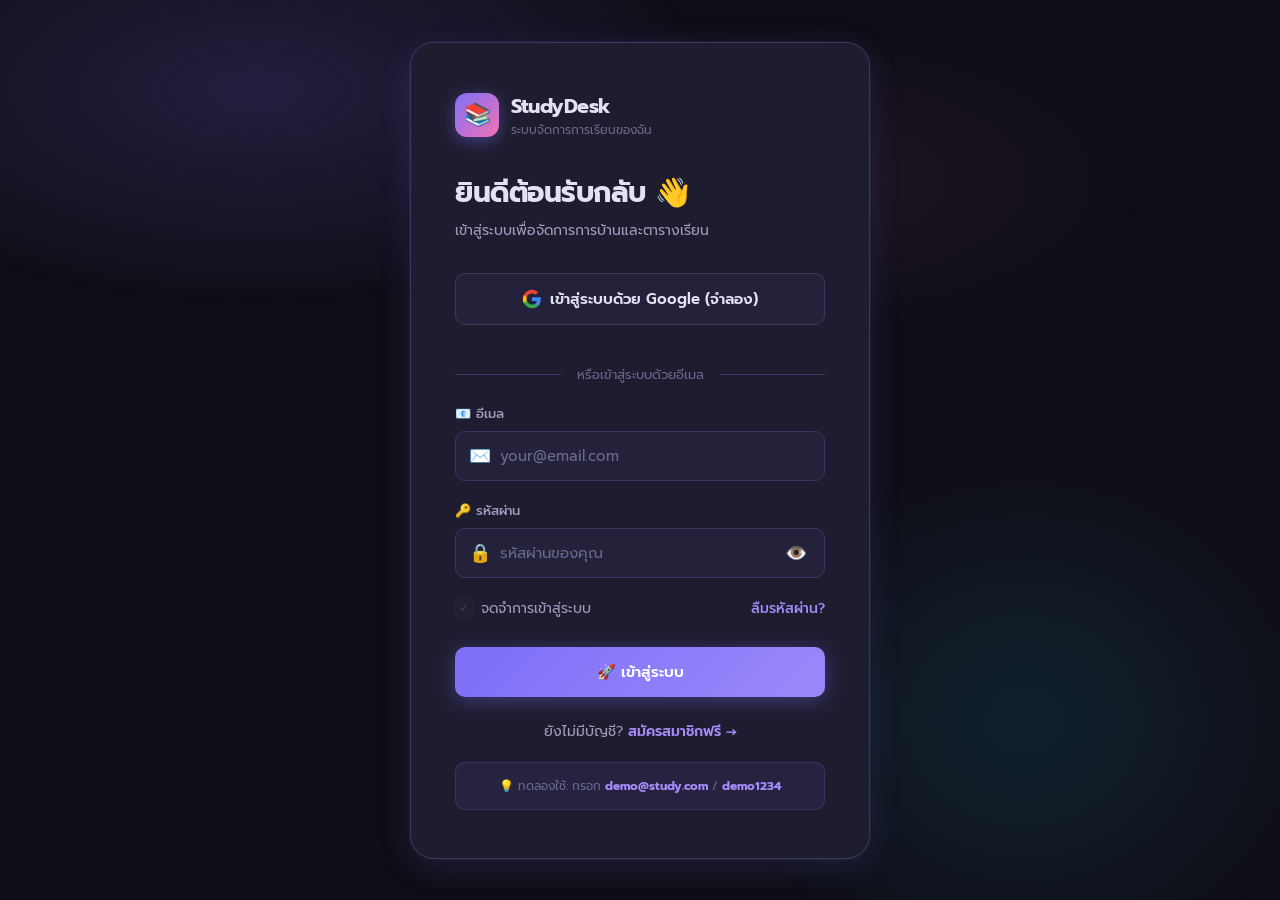
==== dashboard.html @ f7109aa8 "Add files via upload" ====
<!DOCTYPE html>
<html lang="th">
<head>
  <meta charset="UTF-8">
  <meta name="viewport" content="width=device-width, initial-scale=1.0">
  <title>Dashboard — StudyDesk</title>
  <link rel="stylesheet" href="style.css">
</head>
<body>
<div class="bg-mesh"></div>

<!-- ===== SIDEBAR ===== -->
<div class="dash-layout">
<aside class="sidebar" id="sidebar">
  <div class="logo">
    <div class="logo-icon">📚</div>
    <div>
      <div class="logo-text">StudyDesk</div>
      <div class="logo-sub" id="sidebarGrade">ระดับชั้น —</div>
    </div>
  </div>

  <span class="nav-section-title">เมนูหลัก</span>
  <a class="nav-item active" onclick="showSection('home')" href="#">
    <span class="nav-icon">🏠</span> หน้าหลัก
  </a>
  <a class="nav-item" onclick="showSection('homework')" href="#">
    <span class="nav-icon">📝</span> การบ้านทั้งหมด
    <span class="nav-badge" id="hwBadge">0</span>
  </a>
  <a class="nav-item" onclick="showSection('schedule')" href="#">
    <span class="nav-icon">📅</span> ตารางเรียน
  </a>
  <a class="nav-item" onclick="showSection('ai')" href="#">
    <span class="nav-icon">🤖</span> AI ช่วยเรียน
  </a>

  <span class="nav-section-title">บัญชี</span>
  <a class="nav-item" onclick="showSection('profile')" href="#">
    <span class="nav-icon">👤</span> โปรไฟล์
  </a>

  <div class="sidebar-bottom">
    <div class="user-card">
      <div class="user-avatar" id="sidebarAvatar">?</div>
      <div style="flex:1;min-width:0;">
        <div class="user-name" id="sidebarName">กำลังโหลด...</div>
        <div class="user-email" id="sidebarEmail">—</div>
      </div>
      <button class="logout-btn" onclick="logout()" title="ออกจากระบบ">⏻</button>
    </div>
  </div>
</aside>

<!-- ===== MAIN ===== -->
<main class="main-content">

  <!-- ── HOME SECTION ── -->
  <section id="sec-home">
    <div class="page-header">
      <div>
        <div class="page-title">สวัสดี, <span id="userName">นักเรียน</span>! 👋</div>
        <div class="page-date" id="todayDate">—</div>
      </div>
      <button class="add-btn" onclick="openAddHw()">➕ เพิ่มการบ้าน</button>
    </div>

    <!-- Stats -->
    <div class="stats-row">
      <div class="stat-card">
        <div class="stat-label">📝 การบ้านทั้งหมด</div>
        <div class="stat-value" id="statTotal" style="color:var(--accent2)">0</div>
        <div class="stat-sub">รายการ</div>
      </div>
      <div class="stat-card">
        <div class="stat-label">⏳ ยังไม่เสร็จ</div>
        <div class="stat-value" id="statPending" style="color:var(--yellow)">0</div>
        <div class="stat-sub">รายการ</div>
      </div>
      <div class="stat-card">
        <div class="stat-label">✅ เสร็จแล้ว</div>
        <div class="stat-value" id="statDone" style="color:var(--green)">0</div>
        <div class="stat-sub">รายการ</div>
      </div>
      <div class="stat-card">
        <div class="stat-label">🚨 ใกล้ถึงกำหนด</div>
        <div class="stat-value" id="statUrgent" style="color:var(--red)">0</div>
        <div class="stat-sub">ภายใน 2 วัน</div>
      </div>
    </div>

    <!-- Grid -->
    <div class="dash-grid">
      <div class="dash-col">
        <!-- Recent HW -->
        <div class="card">
          <div class="card-title">
            📝 การบ้านล่าสุด
            <button class="add-btn" style="margin-left:auto;font-size:12px;" onclick="openAddHw()">+ เพิ่ม</button>
          </div>
          <div id="recentHwList">
            <div style="text-align:center;padding:32px;color:var(--text3);">
              ยังไม่มีการบ้าน 🎉<br>
              <small>กดปุ่ม + เพิ่มการบ้านเลย!</small>
            </div>
          </div>
        </div>

        <!-- Mini Schedule -->
        <div class="card">
          <div class="card-title">
            📅 ตารางเรียนวันนี้
            <button class="add-btn" style="margin-left:auto;font-size:12px;" onclick="showSection('schedule')">ดูทั้งหมด →</button>
          </div>
          <div id="todaySchedule" style="font-size:13px;color:var(--text2);">
            กำลังโหลด...
          </div>
        </div>
      </div>

      <!-- AI Chat -->
      <div class="card" style="display:flex;flex-direction:column;">
        <div class="card-title">🤖 StudyBot AI</div>
        <div class="ai-chat-box">
          <div class="ai-messages" id="aiMessages">
            <div class="ai-msg">
              <div class="ai-avatar bot">🤖</div>
              <div class="ai-bubble">
                สวัสดีครับ! ฉันคือ StudyBot 📚<br>
                ถามฉันได้เลยเรื่องการบ้าน เนื้อหา หรือเทคนิคการเรียน!
              </div>
            </div>
          </div>
          <div class="ai-input-row">
            <input class="ai-input" id="aiInput" placeholder="ถามอะไรก็ได้..."
                   onkeydown="if(event.key==='Enter')sendAI()">
            <button class="ai-send" onclick="sendAI()">➤</button>
          </div>
        </div>
      </div>
    </div>
  </section>

  <!-- ── HOMEWORK SECTION ── -->
  <section id="sec-homework" style="display:none;">
    <div class="page-header">
      <div>
        <div class="page-title">📝 การบ้าน<span>ทั้งหมด</span></div>
        <div class="page-date">จัดการงานที่ได้รับมอบหมาย</div>
      </div>
      <button class="add-btn" onclick="openAddHw()">➕ เพิ่มการบ้าน</button>
    </div>

    <!-- Filter -->
    <div style="display:flex;gap:12px;margin-bottom:20px;flex-wrap:wrap;">
      <button class="add-btn filter-btn active" data-filter="all" onclick="filterHw('all',this)">📋 ทั้งหมด</button>
      <button class="add-btn filter-btn" data-filter="pending" onclick="filterHw('pending',this)">⏳ ยังไม่เสร็จ</button>
      <button class="add-btn filter-btn" data-filter="done" onclick="filterHw('done',this)">✅ เสร็จแล้ว</button>
      <button class="add-btn filter-btn" data-filter="urgent" onclick="filterHw('urgent',this)">🚨 ด่วน</button>
    </div>

    <div class="card">
      <div id="allHwList">กำลังโหลด...</div>
    </div>
  </section>

  <!-- ── SCHEDULE SECTION ── -->
  <section id="sec-schedule" style="display:none;">
    <div class="page-header">
      <div>
        <div class="page-title">📅 ตาราง<span>เรียน</span></div>
        <div class="page-date">คลิกช่องว่างเพื่อเพิ่มวิชา</div>
      </div>
      <button class="add-btn" onclick="clearSchedule()">🗑️ ล้างตาราง</button>
    </div>
    <div class="card" style="overflow-x:auto;">
      <div id="scheduleGrid" style="min-width:600px;"></div>
    </div>
  </section>

  <!-- ── AI FULL SECTION ── -->
  <section id="sec-ai" style="display:none;">
    <div class="page-header">
      <div>
        <div class="page-title">🤖 AI<span> ช่วยเรียน</span></div>
        <div class="page-date">StudyBot — ผู้ช่วยการเรียนอัจฉริยะ</div>
      </div>
      <button class="add-btn" onclick="clearAIChat()">🗑️ ล้างบทสนทนา</button>
    </div>
    <div class="card" style="max-width:700px;">
      <div style="display:flex;align-items:center;gap:12px;margin-bottom:20px;padding:14px;
                  background:rgba(124,111,247,0.1);border-radius:12px;border:1px solid rgba(124,111,247,0.2);">
        <div style="font-size:32px;">🤖</div>
        <div>
          <div style="font-weight:600;color:var(--accent2);">StudyBot</div>
          <div style="font-size:12px;color:var(--text3);">AI ช่วยอธิบายเนื้อหา • แนะนำการเรียน • ช่วยวางแผน</div>
        </div>
        <div style="margin-left:auto;display:flex;align-items:center;gap:6px;font-size:12px;color:var(--green);">
          <div style="width:8px;height:8px;border-radius:50%;background:var(--green);animation:pulse 2s infinite;"></div>
          ออนไลน์
        </div>
      </div>

      <!-- Suggestion chips -->
      <div style="display:flex;gap:8px;flex-wrap:wrap;margin-bottom:16px;">
        <button class="chip chip-purple" style="cursor:pointer;" onclick="aiSuggest('อธิบายสมการเชิงเส้นให้หน่อยได้ไหม')">📐 คณิตศาสตร์</button>
        <button class="chip chip-cyan" style="cursor:pointer;" onclick="aiSuggest('ช่วยอธิบายการสังเคราะห์แสงแบบง่ายๆ')">🔬 วิทยาศาสตร์</button>
        <button class="chip chip-pink" style="cursor:pointer;" onclick="aiSuggest('วิธีเขียนเรียงความภาษาไทยที่ดี')">📖 ภาษาไทย</button>
        <button class="chip chip-green" style="cursor:pointer;" onclick="aiSuggest('tips การจำศัพท์ภาษาอังกฤษ')">🌍 ภาษาอังกฤษ</button>
        <button class="chip chip-yellow" style="cursor:pointer;" onclick="aiSuggest('วิธีวางแผนการเรียนให้มีประสิทธิภาพ')">📅 วางแผนการเรียน</button>
      </div>

      <div class="ai-messages" id="aiMessagesFullPage" style="max-height:400px;"></div>
      <div class="ai-input-row" style="margin-top:16px;">
        <input class="ai-input" id="aiInputFull" placeholder="พิมพ์คำถาม หรือเลือกหัวข้อด้านบน..."
               onkeydown="if(event.key==='Enter')sendAIFull()">
        <button class="ai-send" onclick="sendAIFull()">➤</button>
      </div>
    </div>
  </section>

  <!-- ── PROFILE SECTION ── -->
  <section id="sec-profile" style="display:none;">
    <div class="page-header">
      <div class="page-title">👤 โปรไฟล์<span>ของฉัน</span></div>
    </div>
    <div class="dash-grid" style="grid-template-columns:1fr 1fr;">
      <div class="card">
        <div class="card-title">ข้อมูลส่วนตัว</div>
        <div style="text-align:center;margin-bottom:24px;">
          <div style="width:80px;height:80px;border-radius:20px;
                      background:linear-gradient(135deg,var(--accent),var(--pink));
                      display:flex;align-items:center;justify-content:center;
                      font-size:36px;font-weight:700;color:white;
                      margin:0 auto 12px;" id="profileAvatar">?</div>
          <div style="font-size:20px;font-weight:700;" id="profileName">—</div>
          <div style="font-size:13px;color:var(--text3);" id="profileGrade">—</div>
        </div>
        <div style="display:flex;flex-direction:column;gap:12px;">
          <div style="display:flex;justify-content:space-between;padding:12px;background:var(--bg3);border-radius:10px;">
            <span style="color:var(--text3);font-size:13px;">📧 อีเมล</span>
            <span style="font-size:13px;" id="profileEmail">—</span>
          </div>
          <div style="display:flex;justify-content:space-between;padding:12px;background:var(--bg3);border-radius:10px;">
            <span style="color:var(--text3);font-size:13px;">📬 Gmail</span>
            <span style="font-size:13px;" id="profileGmail">—</span>
          </div>
          <div style="display:flex;justify-content:space-between;padding:12px;background:var(--bg3);border-radius:10px;">
            <span style="color:var(--text3);font-size:13px;">📅 สมัครเมื่อ</span>
            <span style="font-size:13px;" id="profileJoined">—</span>
          </div>
        </div>
      </div>
      <div class="card">
        <div class="card-title">สถิติการเรียน</div>
        <div style="display:flex;flex-direction:column;gap:16px;" id="profileStats"></div>
      </div>
    </div>
  </section>

</main>
</div>

<!-- ===== ADD HOMEWORK MODAL ===== -->
<div class="modal-overlay hidden" id="addHwModal">
  <div class="modal">
    <div class="modal-header">
      <div class="modal-title">➕ เพิ่มการบ้าน</div>
      <button class="modal-close" onclick="closeAddHw()">×</button>
    </div>

    <div class="form-group">
      <label class="form-label">📚 วิชา</label>
      <select id="hwSubject" class="form-select">
        <option value="">เลือกวิชา</option>
        <option>คณิตศาสตร์</option>
        <option>วิทยาศาสตร์</option>
        <option>ภาษาไทย</option>
        <option>ภาษาอังกฤษ</option>
        <option>สังคมศึกษา</option>
        <option>ประวัติศาสตร์</option>
        <option>ศิลปะ</option>
        <option>พลศึกษา</option>
        <option>คอมพิวเตอร์</option>
        <option>อื่นๆ</option>
      </select>
    </div>

    <div class="form-group">
      <label class="form-label">📝 ชื่องาน/หัวข้อ</label>
      <input id="hwTitle" class="form-input" placeholder="เช่น แบบฝึกหัดหน้า 45-50" type="text">
    </div>

    <div class="form-group">
      <label class="form-label">📋 รายละเอียด (ไม่บังคับ)</label>
      <textarea id="hwDesc" class="form-input" rows="3"
                placeholder="รายละเอียดเพิ่มเติม..." style="resize:vertical;"></textarea>
    </div>

    <div style="display:grid;grid-template-columns:1fr 1fr;gap:12px;">
      <div class="form-group">
        <label class="form-label">📅 กำหนดส่ง</label>
        <input id="hwDue" class="form-input" type="date">
      </div>
      <div class="form-group">
        <label class="form-label">⚡ ความสำคัญ</label>
        <select id="hwPriority" class="form-select">
          <option value="low">🟢 ต่ำ</option>
          <option value="med" selected>🟡 กลาง</option>
          <option value="high">🔴 สูง/ด่วน</option>
        </select>
      </div>
    </div>

    <div style="display:flex;gap:12px;margin-top:4px;">
      <button class="btn btn-google" onclick="closeAddHw()" style="width:auto;padding:12px 20px;">ยกเลิก</button>
      <button class="btn btn-primary" onclick="submitAddHw()">💾 บันทึก</button>
    </div>
  </div>
</div>

<!-- ===== SCHEDULE CELL MODAL ===== -->
<div class="modal-overlay hidden" id="schModal">
  <div class="modal" style="max-width:380px;">
    <div class="modal-header">
      <div class="modal-title" id="schModalTitle">แก้ไขคาบเรียน</div>
      <button class="modal-close" onclick="closeSchModal()">×</button>
    </div>
    <div class="form-group">
      <label class="form-label">📚 วิชา (เว้นว่างเพื่อลบ)</label>
      <select id="schSubject" class="form-select">
        <option value="">— ว่าง —</option>
        <option>คณิตศาสตร์</option>
        <option>วิทยาศาสตร์</option>
        <option>ภาษาไทย</option>
        <option>ภาษาอังกฤษ</option>
        <option>สังคมศึกษา</option>
        <option>ประวัติศาสตร์</option>
        <option>ศิลปะ</option>
        <option>พลศึกษา</option>
        <option>คอมพิวเตอร์</option>
        <option>อื่นๆ</option>
      </select>
    </div>
    <div style="display:flex;gap:12px;margin-top:4px;">
      <button class="btn btn-google" onclick="closeSchModal()" style="width:auto;padding:12px 20px;">ยกเลิก</button>
      <button class="btn btn-primary" onclick="saveSchCell()">💾 บันทึก</button>
    </div>
  </div>
</div>

<style>
@keyframes pulse { 0%,100%{opacity:1} 50%{opacity:.4} }
.filter-btn { opacity:.6; }
.filter-btn.active { opacity:1; background:rgba(124,111,247,.3); border-color:var(--accent); }
</style>

<script src="auth.js"></script>
<script src="app.js"></script>
<script>
// ── State ──────────────────────────────────────────────
let currentSection = 'home';
let currentUser = null;
let aiHistory = [];
let aiHistoryFull = [];
let schEditKey = { time: null, day: null };
let hwFilter = 'all';

// ── Init ───────────────────────────────────────────────
window.addEventListener('DOMContentLoaded', () => {
  requireAuth();
  currentUser = getSession();
  initUser();
  renderStats();
  renderRecentHw();
  renderTodaySchedule();
  renderScheduleGrid();
  renderAllHw();
  renderProfile();

  // Set today date
  document.getElementById('todayDate').textContent =
    new Date().toLocaleDateString('th-TH', { weekday:'long', year:'numeric', month:'long', day:'numeric' });

  // Default HW due = tomorrow
  const tomorrow = new Date(); tomorrow.setDate(tomorrow.getDate()+1);
  document.getElementById('hwDue').value = tomorrow.toISOString().split('T')[0];
});

function initUser() {
  if (!currentUser) return;
  document.getElementById('userName').textContent = currentUser.name.split(' ')[0];
  document.getElementById('sidebarName').textContent = currentUser.name;
  document.getElementById('sidebarEmail').textContent = currentUser.email;
  document.getElementById('sidebarAvatar').textContent = currentUser.avatar || currentUser.name.charAt(0);
  document.getElementById('sidebarGrade').textContent = currentUser.grade || 'นักเรียน';
}

// ── Section Navigation ─────────────────────────────────
function showSection(id) {
  document.querySelectorAll('section[id^="sec-"]').forEach(s => s.style.display = 'none');
  document.querySelectorAll('.nav-item').forEach(n => n.classList.remove('active'));
  document.getElementById('sec-' + id).style.display = 'block';
  currentSection = id;
  // Refresh data on section show
  if (id === 'homework') renderAllHw();
  if (id === 'schedule') renderScheduleGrid();
  if (id === 'profile')  renderProfile();
  if (id === 'ai') syncAIChat();
  // Mark nav active
  document.querySelectorAll('.nav-item').forEach(n => {
    if (n.getAttribute('onclick')?.includes(`'${id}'`)) n.classList.add('active');
  });
  // Close sidebar on mobile
  document.getElementById('sidebar').classList.remove('open');
}

// ── Stats ──────────────────────────────────────────────
function renderStats() {
  const hw = getHomework();
  const done = hw.filter(h => h.done).length;
  const pending = hw.filter(h => !h.done).length;
  const urgent = hw.filter(h => !h.done && h.dueDate && getDaysLeft(h.dueDate) <= 2).length;
  document.getElementById('statTotal').textContent = hw.length;
  document.getElementById('statPending').textContent = pending;
  document.getElementById('statDone').textContent = done;
  document.getElementById('statUrgent').textContent = urgent;
  document.getElementById('hwBadge').textContent = pending;
}

// ── Homework Rendering ─────────────────────────────────
function hwItemHTML(h) {
  const dl = getDaysLeft(h.dueDate);
  const color = SUBJECT_COLORS[h.subject] || '#94a3b8';
  return `
    <div class="hw-item" id="hwi-${h.id}">
      <div class="priority-dot p-${h.priority||'med'}"></div>
      <div class="hw-check ${h.done?'done':''}" onclick="toggleHw('${h.id}')">
        ${h.done?'✓':''}
      </div>
      <div class="hw-info">
        <div class="hw-subject" style="color:${color}">${h.subject||'ไม่ระบุวิชา'}</div>
        <div class="hw-title ${h.done?'done-text':''}">${h.title}</div>
        ${h.desc ? `<div style="font-size:12px;color:var(--text3);margin-bottom:3px;">${h.desc}</div>` : ''}
        <div class="hw-due ${dueLabelClass(dl)}">
          📅 ${h.dueDate ? formatDate(h.dueDate) : 'ไม่มีกำหนด'}
          ${dl !== null ? ` · ${dueLabelText(dl)}` : ''}
        </div>
      </div>
      <button onclick="deleteHw('${h.id}')"
              style="background:none;border:none;color:var(--text3);font-size:16px;cursor:pointer;padding:4px;transition:all .2s;"
              onmouseover="this.style.color='var(--red)'" onmouseout="this.style.color='var(--text3)'">🗑️</button>
    </div>`;
}

function renderRecentHw() {
  const hw = getHomework().slice(0, 5);
  const el = document.getElementById('recentHwList');
  if (!hw.length) {
    el.innerHTML = '<div style="text-align:center;padding:32px;color:var(--text3);">ยังไม่มีการบ้าน 🎉<br><small>กดปุ่ม + เพิ่มการบ้านเลย!</small></div>';
    return;
  }
  el.innerHTML = hw.map(hwItemHTML).join('');
}

function renderAllHw() {
  let hw = getHomework();
  if (hwFilter === 'pending') hw = hw.filter(h => !h.done);
  else if (hwFilter === 'done') hw = hw.filter(h => h.done);
  else if (hwFilter === 'urgent') hw = hw.filter(h => !h.done && getDaysLeft(h.dueDate) <= 2);
  const el = document.getElementById('allHwList');
  if (!hw.length) {
    el.innerHTML = '<div style="text-align:center;padding:40px;color:var(--text3);">ไม่มีรายการในหมวดนี้ 🎉</div>';
    return;
  }
  el.innerHTML = hw.map(hwItemHTML).join('');
}

function filterHw(f, btn) {
  hwFilter = f;
  document.querySelectorAll('.filter-btn').forEach(b => b.classList.remove('active'));
  btn.classList.add('active');
  renderAllHw();
}

function toggleHw(id) {
  toggleHomework(id);
  renderStats(); renderRecentHw(); renderAllHw();
}
function deleteHw(id) {
  if (!confirm('ลบการบ้านนี้?')) return;
  deleteHomework(id);
  renderStats(); renderRecentHw(); renderAllHw();
}

// ── Add HW Modal ───────────────────────────────────────
function openAddHw() { document.getElementById('addHwModal').classList.remove('hidden'); }
function closeAddHw() { document.getElementById('addHwModal').classList.add('hidden'); }
function submitAddHw() {
  const subject  = document.getElementById('hwSubject').value;
  const title    = document.getElementById('hwTitle').value.trim();
  const desc     = document.getElementById('hwDesc').value.trim();
  const dueDate  = document.getElementById('hwDue').value;
  const priority = document.getElementById('hwPriority').value;
  if (!title) { showToast('กรุณากรอกชื่องาน', 'error'); return; }
  addHomework({ subject, title, desc, dueDate, priority });
  closeAddHw();
  document.getElementById('hwTitle').value = '';
  document.getElementById('hwDesc').value = '';
  document.getElementById('hwSubject').value = '';
  renderStats(); renderRecentHw(); renderAllHw();
  showToast('เพิ่มการบ้านสำเร็จ ✅', 'success');
}

// ── Today's Schedule ───────────────────────────────────
function renderTodaySchedule() {
  const sch = getSchedule();
  const dayMap = {0:'อา',1:'จ',2:'อ',3:'พ',4:'พฤ',5:'ศ',6:'ส'};
  const today = dayMap[new Date().getDay()];
  const el = document.getElementById('todaySchedule');
  if (!sch.days.includes(today)) {
    el.innerHTML = '<div style="padding:16px;text-align:center;color:var(--text3);">😊 วันนี้ไม่มีเรียน!</div>';
    return;
  }
  const classes = sch.periods.map(t => ({ time: t, subject: sch.grid[t]?.[today] }))
    .filter(c => c.subject);
  if (!classes.length) {
    el.innerHTML = '<div style="padding:16px;text-align:center;color:var(--text3);">ยังไม่ได้กำหนดตารางเรียน — ไปตั้งค่าที่เมนู "ตารางเรียน"</div>';
    return;
  }
  el.innerHTML = classes.map(c => {
    const color = SUBJECT_COLORS[c.subject] || '#94a3b8';
    return `<div style="display:flex;align-items:center;gap:12px;padding:10px 0;border-bottom:1px solid var(--border);">
      <div style="font-size:11px;color:var(--text3);width:40px;flex-shrink:0;">${c.time}</div>
      <div style="width:3px;height:32px;border-radius:4px;background:${color};flex-shrink:0;"></div>
      <div style="font-size:14px;font-weight:500;">${c.subject}</div>
    </div>`;
  }).join('') || '<div style="color:var(--text3);padding:12px;">ไม่มีชั่วโมงเรียน</div>';
}

// ── Schedule Grid ──────────────────────────────────────
function renderScheduleGrid() {
  const sch = getSchedule();
  const todayIdx = new Date().getDay(); // 1=Mon
  const dayToIdx = {จ:1,อ:2,พ:3,พฤ:4,ศ:5};
  let html = `<div class="schedule-grid">
    <div class="sch-header" style="background:transparent;"></div>
    ${sch.days.map(d => `<div class="sch-header ${todayIdx===dayToIdx[d]?'today-col':''}" style="${todayIdx===dayToIdx[d]?'color:var(--accent2);':''}">วัน${d}</div>`).join('')}`;
  sch.periods.forEach(t => {
    html += `<div class="sch-time">${t}</div>`;
    sch.days.forEach(d => {
      const subj = sch.grid[t]?.[d];
      const color = subj ? (SUBJECT_COLORS[subj] || '#6b7280') : '';
      const isToday = todayIdx === dayToIdx[d];
      html += `<div class="sch-cell ${subj?'has-class':''} ${isToday?'today-col':''}"
        style="${subj?`background:${color}22;color:${color};border:1px solid ${color}44;`:''}"
        onclick="openSchModal('${t}','${d}','${subj||''}')">
        ${subj || '<span style="opacity:.3;font-size:10px;">+</span>'}
      </div>`;
    });
  });
  html += '</div>';
  document.getElementById('scheduleGrid').innerHTML = html;
}

function openSchModal(time, day, current) {
  schEditKey = { time, day };
  document.getElementById('schModalTitle').textContent = `วัน${day} เวลา ${time}`;
  document.getElementById('schSubject').value = current;
  document.getElementById('schModal').classList.remove('hidden');
}
function closeSchModal() { document.getElementById('schModal').classList.add('hidden'); }
function saveSchCell() {
  const sch = getSchedule();
  const subj = document.getElementById('schSubject').value;
  sch.grid[schEditKey.time][schEditKey.day] = subj || null;
  saveSchedule(sch);
  closeSchModal();
  renderScheduleGrid();
  renderTodaySchedule();
  showToast(subj ? `บันทึก "${subj}" แล้ว ✅` : 'ลบวิชาแล้ว', 'success');
}
function clearSchedule() {
  if (!confirm('ล้างตารางเรียนทั้งหมด?')) return;
  saveSchedule(getDefaultSchedule());
  renderScheduleGrid();
  renderTodaySchedule();
  showToast('ล้างตารางแล้ว', 'info');
}

// ── AI Chat (sidebar) ──────────────────────────────────
function appendMsg(containerId, role, text) {
  const c = document.getElementById(containerId);
  const div = document.createElement('div');
  div.className = 'ai-msg' + (role==='user'?' user':'');
  div.innerHTML = `
    <div class="ai-avatar ${role==='user'?'user-av':'bot'}">${role==='user'?'👤':'🤖'}</div>
    <div class="ai-bubble">${text.replace(/\n/g,'<br>')}</div>`;
  c.appendChild(div);
  c.scrollTop = c.scrollHeight;
}
function showLoading(containerId) {
  const c = document.getElementById(containerId);
  const div = document.createElement('div');
  div.className = 'ai-msg'; div.id = 'ai-loading-' + containerId;
  div.innerHTML = `<div class="ai-avatar bot">🤖</div>
    <div class="ai-bubble"><div class="ai-loading">
      <div class="ai-dot"></div><div class="ai-dot"></div><div class="ai-dot"></div>
    </div></div>`;
  c.appendChild(div); c.scrollTop = c.scrollHeight;
}
function removeLoading(containerId) {
  const el = document.getElementById('ai-loading-' + containerId);
  if (el) el.remove();
}

async function sendAI() {
  const input = document.getElementById('aiInput');
  const text = input.value.trim();
  if (!text) return;
  input.value = '';
  appendMsg('aiMessages', 'user', text);
  aiHistory.push({ role: 'user', content: text });
  showLoading('aiMessages');
  try {
    const reply = await askAI(aiHistory);
    removeLoading('aiMessages');
    appendMsg('aiMessages', 'bot', reply);
    aiHistory.push({ role: 'assistant', content: reply });
  } catch(e) {
    removeLoading('aiMessages');
    appendMsg('aiMessages', 'bot', 'ขอโทษนะ เกิดข้อผิดพลาด 😢 ลองใหม่อีกครั้งนะ');
  }
}

async function sendAIFull() {
  const input = document.getElementById('aiInputFull');
  const text = input.value.trim();
  if (!text) return;
  input.value = '';
  appendMsg('aiMessagesFullPage', 'user', text);
  aiHistoryFull.push({ role: 'user', content: text });
  showLoading('aiMessagesFullPage');
  try {
    const reply = await askAI(aiHistoryFull);
    removeLoading('aiMessagesFullPage');
    appendMsg('aiMessagesFullPage', 'bot', reply);
    aiHistoryFull.push({ role: 'assistant', content: reply });
  } catch(e) {
    removeLoading('aiMessagesFullPage');
    appendMsg('aiMessagesFullPage', 'bot', 'ขอโทษนะ เกิดข้อผิดพลาด 😢');
  }
}

function aiSuggest(text) {
  document.getElementById('aiInputFull').value = text;
  sendAIFull();
}
function syncAIChat() {
  // Sync full-page chat with sidebar chat state
}
function clearAIChat() {
  aiHistoryFull = [];
  const c = document.getElementById('aiMessagesFullPage');
  c.innerHTML = '';
  appendMsg('aiMessagesFullPage', 'bot', 'สวัสดีครับ! เริ่มบทสนทนาใหม่แล้ว 😊 ถามอะไรได้เลยนะ!');
  showToast('ล้างบทสนทนาแล้ว', 'info');
}

// ── Profile ────────────────────────────────────────────
function renderProfile() {
  if (!currentUser) return;
  document.getElementById('profileAvatar').textContent = currentUser.avatar || currentUser.name.charAt(0);
  document.getElementById('profileName').textContent = currentUser.name;
  document.getElementById('profileGrade').textContent = currentUser.grade || 'ไม่ระบุชั้น';
  document.getElementById('profileEmail').textContent = currentUser.email;
  document.getElementById('profileGmail').textContent = currentUser.gmail || 'ไม่ได้ระบุ';
  document.getElementById('profileJoined').textContent =
    new Date(currentUser.createdAt||Date.now()).toLocaleDateString('th-TH');
  const hw = getHomework();
  const done = hw.filter(h => h.done).length;
  const pct = hw.length ? Math.round(done/hw.length*100) : 0;
  document.getElementById('profileStats').innerHTML = `
    <div style="padding:14px;background:var(--bg3);border-radius:10px;">
      <div style="font-size:12px;color:var(--text3);margin-bottom:6px;">การบ้านที่ทำเสร็จ</div>
      <div style="font-size:24px;font-weight:700;color:var(--green);">${done} / ${hw.length}</div>
      <div style="height:6px;background:var(--border);border-radius:4px;margin-top:8px;overflow:hidden;">
        <div style="height:100%;width:${pct}%;background:var(--green);border-radius:4px;transition:width .6s;"></div>
      </div>
      <div style="font-size:11px;color:var(--text3);margin-top:4px;">${pct}% สำเร็จ</div>
    </div>
    <div style="padding:14px;background:var(--bg3);border-radius:10px;">
      <div style="font-size:12px;color:var(--text3);margin-bottom:4px;">การบ้านค้างส่ง</div>
      <div style="font-size:24px;font-weight:700;color:var(--red);">${hw.filter(h=>!h.done&&getDaysLeft(h.dueDate)<0).length}</div>
    </div>
    <div style="padding:14px;background:var(--bg3);border-radius:10px;">
      <div style="font-size:12px;color:var(--text3);margin-bottom:4px;">งานทั้งหมด</div>
      <div style="font-size:24px;font-weight:700;color:var(--accent2);">${hw.length}</div>
    </div>`;
}

// Close modals on overlay click
document.getElementById('addHwModal').addEventListener('click', function(e) {
  if (e.target === this) closeAddHw();
});
document.getElementById('schModal').addEventListener('click', function(e) {
  if (e.target === this) closeSchModal();
});
</script>
</body>
</html>
---- style.css ----
@import url('https://fonts.googleapis.com/css2?family=Noto+Sans+Thai:wght@300;400;500;600;700&family=Prompt:wght@300;400;500;600;700&display=swap');

:root {
  --bg: #0f0e17;
  --bg2: #1a1929;
  --bg3: #23223a;
  --card: #1e1d30;
  --card2: #252438;
  --border: #3a3860;
  --accent: #7c6ff7;
  --accent2: #a78bfa;
  --accent3: #c4b5fd;
  --pink: #f472b6;
  --cyan: #22d3ee;
  --green: #34d399;
  --yellow: #fbbf24;
  --red: #f87171;
  --text: #e2e1f5;
  --text2: #a09dc0;
  --text3: #6b6890;
  --shadow: 0 8px 32px rgba(124,111,247,0.15);
  --shadow2: 0 2px 12px rgba(0,0,0,0.4);
  --radius: 16px;
  --radius-sm: 10px;
  --transition: all 0.25s cubic-bezier(0.4,0,0.2,1);
}

* { box-sizing: border-box; margin: 0; padding: 0; }

body {
  font-family: 'Prompt', 'Noto Sans Thai', sans-serif;
  background: var(--bg);
  color: var(--text);
  min-height: 100vh;
  overflow-x: hidden;
}

/* === BACKGROUND MESH === */
.bg-mesh {
  position: fixed; inset: 0; z-index: 0; pointer-events: none;
  background:
    radial-gradient(ellipse 60% 40% at 20% 10%, rgba(124,111,247,0.18) 0%, transparent 60%),
    radial-gradient(ellipse 40% 50% at 80% 80%, rgba(34,211,238,0.10) 0%, transparent 60%),
    radial-gradient(ellipse 50% 30% at 60% 20%, rgba(244,114,182,0.08) 0%, transparent 60%);
}

/* === LAYOUT === */
.auth-page {
  min-height: 100vh;
  display: flex;
  align-items: center;
  justify-content: center;
  padding: 24px;
  position: relative;
}

.auth-card {
  background: var(--card);
  border: 1px solid var(--border);
  border-radius: 24px;
  padding: 48px 44px;
  width: 100%;
  max-width: 460px;
  position: relative;
  z-index: 1;
  box-shadow: var(--shadow), 0 0 0 1px rgba(124,111,247,0.08);
  animation: slideUp 0.5s cubic-bezier(0.4,0,0.2,1);
}

@keyframes slideUp {
  from { opacity: 0; transform: translateY(24px); }
  to   { opacity: 1; transform: translateY(0); }
}

/* === LOGO === */
.logo {
  display: flex; align-items: center; gap: 12px;
  margin-bottom: 32px;
}
.logo-icon {
  width: 44px; height: 44px;
  background: linear-gradient(135deg, var(--accent), var(--pink));
  border-radius: 12px;
  display: flex; align-items: center; justify-content: center;
  font-size: 22px;
  box-shadow: 0 4px 16px rgba(124,111,247,0.4);
}
.logo-text { font-size: 20px; font-weight: 700; color: var(--text); letter-spacing: -0.5px; }
.logo-sub  { font-size: 12px; color: var(--text3); font-weight: 400; }

/* === HEADINGS === */
.auth-title {
  font-size: 28px; font-weight: 700;
  color: var(--text);
  margin-bottom: 6px;
  letter-spacing: -0.5px;
}
.auth-subtitle {
  font-size: 14px; color: var(--text2);
  margin-bottom: 32px;
}

/* === FORM === */
.form-group { margin-bottom: 20px; }
.form-label {
  display: block; font-size: 13px;
  font-weight: 500; color: var(--text2);
  margin-bottom: 8px;
}
.form-input {
  width: 100%;
  background: var(--bg3);
  border: 1.5px solid var(--border);
  border-radius: var(--radius-sm);
  color: var(--text);
  font-family: inherit;
  font-size: 15px;
  padding: 13px 16px;
  outline: none;
  transition: var(--transition);
}
.form-input:focus {
  border-color: var(--accent);
  box-shadow: 0 0 0 3px rgba(124,111,247,0.15);
}
.form-input::placeholder { color: var(--text3); }

.input-icon-wrap {
  position: relative;
}
.input-icon-wrap .form-input { padding-left: 44px; }
.input-icon {
  position: absolute; left: 14px; top: 50%;
  transform: translateY(-50%);
  font-size: 18px; color: var(--text3);
  pointer-events: none;
}
.input-toggle {
  position: absolute; right: 14px; top: 50%;
  transform: translateY(-50%);
  background: none; border: none;
  color: var(--text3); cursor: pointer;
  font-size: 18px; padding: 4px;
  transition: var(--transition);
}
.input-toggle:hover { color: var(--accent); }

/* === CHECKBOX === */
.check-row {
  display: flex; align-items: center;
  justify-content: space-between;
  margin-bottom: 28px;
}
.check-label {
  display: flex; align-items: center; gap: 8px;
  font-size: 14px; color: var(--text2); cursor: pointer;
}
.check-label input[type=checkbox] { display: none; }
.checkmark {
  width: 18px; height: 18px;
  background: var(--bg3);
  border: 1.5px solid var(--border);
  border-radius: 5px;
  display: flex; align-items: center; justify-content: center;
  transition: var(--transition);
  font-size: 12px;
}
.check-label input:checked ~ .checkmark {
  background: var(--accent); border-color: var(--accent); color: white;
}
.check-label:hover .checkmark { border-color: var(--accent); }

.forgot-link {
  font-size: 14px; color: var(--accent2);
  text-decoration: none; font-weight: 500;
  transition: var(--transition);
}
.forgot-link:hover { color: var(--accent3); }

/* === BUTTONS === */
.btn {
  display: inline-flex; align-items: center; justify-content: center;
  gap: 8px; padding: 14px 24px;
  border-radius: var(--radius-sm); border: none;
  font-family: inherit; font-size: 15px; font-weight: 600;
  cursor: pointer; text-decoration: none;
  transition: var(--transition); width: 100%;
}
.btn-primary {
  background: linear-gradient(135deg, var(--accent), #9b89fb);
  color: white;
  box-shadow: 0 4px 20px rgba(124,111,247,0.35);
}
.btn-primary:hover {
  transform: translateY(-2px);
  box-shadow: 0 8px 28px rgba(124,111,247,0.5);
}
.btn-primary:active { transform: translateY(0); }

.btn-google {
  background: var(--bg3); border: 1.5px solid var(--border);
  color: var(--text); margin-bottom: 20px;
}
.btn-google:hover { border-color: var(--accent2); background: var(--bg2); }

/* === DIVIDER === */
.divider {
  display: flex; align-items: center; gap: 16px;
  margin: 20px 0; color: var(--text3); font-size: 13px;
}
.divider::before, .divider::after {
  content: ''; flex: 1;
  height: 1px; background: var(--border);
}

/* === LINK ROW === */
.link-row {
  text-align: center; margin-top: 24px;
  font-size: 14px; color: var(--text2);
}
.link-row a {
  color: var(--accent2); text-decoration: none; font-weight: 600;
  transition: var(--transition);
}
.link-row a:hover { color: var(--accent3); }

/* === TOAST === */
.toast-container {
  position: fixed; top: 20px; right: 20px;
  z-index: 9999; display: flex; flex-direction: column; gap: 10px;
}
.toast {
  background: var(--card2); border: 1px solid var(--border);
  border-radius: 12px; padding: 14px 18px;
  display: flex; align-items: center; gap: 12px;
  font-size: 14px; min-width: 280px;
  box-shadow: var(--shadow2);
  animation: toastIn 0.3s ease;
}
.toast.success { border-color: var(--green); }
.toast.error   { border-color: var(--red); }
.toast.info    { border-color: var(--accent); }
.toast-icon { font-size: 20px; }
@keyframes toastIn {
  from { opacity: 0; transform: translateX(30px); }
  to   { opacity: 1; transform: translateX(0); }
}

/* === DASHBOARD LAYOUT === */
.dash-layout {
  display: flex; min-height: 100vh;
  position: relative; z-index: 1;
}

/* === SIDEBAR === */
.sidebar {
  width: 260px; flex-shrink: 0;
  background: var(--card);
  border-right: 1px solid var(--border);
  display: flex; flex-direction: column;
  padding: 28px 20px;
  position: fixed; top: 0; left: 0;
  height: 100vh; z-index: 100;
  transition: var(--transition);
}
.sidebar .logo { margin-bottom: 36px; }
.nav-section-title {
  font-size: 11px; font-weight: 600;
  color: var(--text3); letter-spacing: 1.2px;
  text-transform: uppercase; padding: 0 12px;
  margin-bottom: 8px; margin-top: 20px;
}
.nav-item {
  display: flex; align-items: center; gap: 12px;
  padding: 11px 14px; border-radius: var(--radius-sm);
  font-size: 14px; font-weight: 500; color: var(--text2);
  cursor: pointer; text-decoration: none;
  transition: var(--transition); margin-bottom: 2px;
}
.nav-item:hover { background: var(--bg3); color: var(--text); }
.nav-item.active {
  background: rgba(124,111,247,0.15);
  color: var(--accent2);
}
.nav-item .nav-icon { font-size: 18px; width: 22px; text-align: center; }
.nav-badge {
  margin-left: auto; background: var(--accent);
  color: white; border-radius: 20px;
  font-size: 11px; font-weight: 700;
  padding: 2px 8px;
}
.sidebar-bottom { margin-top: auto; }
.user-card {
  display: flex; align-items: center; gap: 12px;
  padding: 12px 14px; border-radius: var(--radius-sm);
  background: var(--bg3); border: 1px solid var(--border);
}
.user-avatar {
  width: 38px; height: 38px;
  background: linear-gradient(135deg, var(--accent), var(--pink));
  border-radius: 10px; display: flex;
  align-items: center; justify-content: center;
  font-size: 16px; font-weight: 700; color: white;
  flex-shrink: 0;
}
.user-name { font-size: 14px; font-weight: 600; color: var(--text); }
.user-email { font-size: 11px; color: var(--text3); }
.logout-btn {
  background: none; border: none; cursor: pointer;
  color: var(--text3); font-size: 18px;
  padding: 4px; margin-left: auto;
  transition: var(--transition);
}
.logout-btn:hover { color: var(--red); }

/* === MAIN CONTENT === */
.main-content {
  flex: 1; margin-left: 260px;
  padding: 32px;
  min-height: 100vh;
}
.page-header {
  display: flex; align-items: center;
  justify-content: space-between;
  margin-bottom: 32px;
}
.page-title {
  font-size: 26px; font-weight: 700;
  letter-spacing: -0.5px;
}
.page-title span { color: var(--accent2); }
.page-date { font-size: 13px; color: var(--text3); margin-top: 2px; }

/* === CARDS === */
.card {
  background: var(--card);
  border: 1px solid var(--border);
  border-radius: var(--radius);
  padding: 24px;
}
.card-title {
  font-size: 16px; font-weight: 600;
  margin-bottom: 18px; display: flex;
  align-items: center; gap: 8px;
}

/* === STATS ROW === */
.stats-row {
  display: grid; grid-template-columns: repeat(4, 1fr);
  gap: 16px; margin-bottom: 28px;
}
.stat-card {
  background: var(--card);
  border: 1px solid var(--border);
  border-radius: var(--radius);
  padding: 20px;
  transition: var(--transition);
}
.stat-card:hover { transform: translateY(-2px); box-shadow: var(--shadow); }
.stat-label { font-size: 12px; color: var(--text3); font-weight: 500; margin-bottom: 10px; }
.stat-value { font-size: 32px; font-weight: 700; line-height: 1; }
.stat-sub { font-size: 12px; color: var(--text3); margin-top: 4px; }

/* === GRID === */
.dash-grid {
  display: grid;
  grid-template-columns: 1fr 340px;
  gap: 20px;
}
.dash-col { display: flex; flex-direction: column; gap: 20px; }

/* === HW LIST === */
.hw-item {
  display: flex; align-items: flex-start; gap: 14px;
  padding: 16px 0;
  border-bottom: 1px solid var(--border);
  transition: var(--transition);
}
.hw-item:last-child { border-bottom: none; padding-bottom: 0; }
.hw-item:hover { opacity: 0.9; }
.hw-check {
  width: 22px; height: 22px;
  border: 2px solid var(--border);
  border-radius: 6px; flex-shrink: 0;
  cursor: pointer; display: flex;
  align-items: center; justify-content: center;
  margin-top: 2px; transition: var(--transition);
}
.hw-check.done { background: var(--green); border-color: var(--green); color: white; }
.hw-check:hover { border-color: var(--accent); }
.hw-info { flex: 1; }
.hw-subject { font-size: 13px; color: var(--accent2); font-weight: 500; }
.hw-title {
  font-size: 15px; font-weight: 600; color: var(--text);
  margin: 2px 0 4px;
}
.hw-title.done-text { text-decoration: line-through; color: var(--text3); }
.hw-due { font-size: 12px; color: var(--text3); }
.hw-due.urgent { color: var(--red); }
.hw-due.soon { color: var(--yellow); }
.priority-dot {
  width: 8px; height: 8px;
  border-radius: 50%; margin-top: 8px; flex-shrink: 0;
}
.p-high { background: var(--red); }
.p-med  { background: var(--yellow); }
.p-low  { background: var(--green); }

/* === ADD BTN === */
.add-btn {
  display: flex; align-items: center; gap: 8px;
  padding: 9px 16px; border-radius: 8px;
  background: rgba(124,111,247,0.15);
  border: 1px solid rgba(124,111,247,0.3);
  color: var(--accent2); font-family: inherit;
  font-size: 13px; font-weight: 600;
  cursor: pointer; transition: var(--transition);
}
.add-btn:hover { background: rgba(124,111,247,0.25); }

/* === SCHEDULE === */
.schedule-grid {
  display: grid; grid-template-columns: 60px repeat(5, 1fr);
  gap: 4px; font-size: 12px;
}
.sch-header {
  text-align: center; font-weight: 600;
  color: var(--text2); padding: 8px 4px;
  background: var(--bg3); border-radius: 6px;
}
.sch-time {
  color: var(--text3); font-size: 11px;
  display: flex; align-items: center;
  justify-content: flex-end; padding-right: 8px;
}
.sch-cell {
  min-height: 50px; border-radius: 8px;
  background: var(--bg3);
  display: flex; align-items: center;
  justify-content: center; text-align: center;
  padding: 6px; font-size: 11px; font-weight: 500;
  transition: var(--transition); cursor: pointer;
  color: var(--text2);
}
.sch-cell.has-class {
  color: white; font-weight: 600;
}
.sch-cell:hover { opacity: 0.85; transform: scale(1.02); }
.sch-cell.today-col { box-shadow: inset 0 0 0 2px var(--accent); }

/* === AI CHAT === */
.ai-chat-box {
  display: flex; flex-direction: column;
  height: 100%;
}
.ai-messages {
  flex: 1; overflow-y: auto;
  display: flex; flex-direction: column; gap: 12px;
  padding: 4px 0; margin-bottom: 14px;
  max-height: 340px;
  scrollbar-width: thin; scrollbar-color: var(--border) transparent;
}
.ai-msg {
  display: flex; gap: 10px; align-items: flex-start;
}
.ai-msg.user { flex-direction: row-reverse; }
.ai-avatar {
  width: 30px; height: 30px;
  border-radius: 8px; flex-shrink: 0;
  display: flex; align-items: center;
  justify-content: center; font-size: 16px;
}
.ai-avatar.bot { background: linear-gradient(135deg, var(--accent), var(--pink)); }
.ai-avatar.user-av { background: var(--bg3); }
.ai-bubble {
  background: var(--bg3); border: 1px solid var(--border);
  border-radius: 12px; padding: 10px 14px;
  font-size: 13px; line-height: 1.6; max-width: 80%;
}
.ai-msg.user .ai-bubble {
  background: rgba(124,111,247,0.2);
  border-color: rgba(124,111,247,0.3);
}
.ai-input-row {
  display: flex; gap: 8px;
}
.ai-input {
  flex: 1; background: var(--bg3);
  border: 1.5px solid var(--border);
  border-radius: 10px; color: var(--text);
  font-family: inherit; font-size: 13px;
  padding: 10px 14px; outline: none;
  transition: var(--transition);
}
.ai-input:focus { border-color: var(--accent); }
.ai-send {
  background: var(--accent); border: none;
  border-radius: 10px; width: 40px; height: 40px;
  color: white; font-size: 18px; cursor: pointer;
  transition: var(--transition); display: flex;
  align-items: center; justify-content: center;
}
.ai-send:hover { background: var(--accent2); transform: scale(1.05); }
.ai-loading { display: flex; gap: 4px; align-items: center; padding: 4px 0; }
.ai-dot {
  width: 6px; height: 6px; border-radius: 50%;
  background: var(--accent2);
  animation: dotBounce 1.2s infinite;
}
.ai-dot:nth-child(2) { animation-delay: 0.2s; }
.ai-dot:nth-child(3) { animation-delay: 0.4s; }
@keyframes dotBounce {
  0%,60%,100% { transform: translateY(0); }
  30% { transform: translateY(-6px); }
}

/* === MODAL === */
.modal-overlay {
  position: fixed; inset: 0; z-index: 1000;
  background: rgba(0,0,0,0.6); backdrop-filter: blur(6px);
  display: flex; align-items: center; justify-content: center; padding: 24px;
  animation: fadeIn 0.2s ease;
}
.modal-overlay.hidden { display: none; }
@keyframes fadeIn { from { opacity: 0; } to { opacity: 1; } }
.modal {
  background: var(--card); border: 1px solid var(--border);
  border-radius: 20px; padding: 32px;
  width: 100%; max-width: 480px;
  box-shadow: 0 20px 60px rgba(0,0,0,0.5);
  animation: slideUp 0.3s ease;
}
.modal-header {
  display: flex; align-items: center;
  justify-content: space-between; margin-bottom: 24px;
}
.modal-title { font-size: 18px; font-weight: 700; }
.modal-close {
  background: none; border: none;
  color: var(--text3); font-size: 22px;
  cursor: pointer; transition: var(--transition);
}
.modal-close:hover { color: var(--text); }

/* === TAG/CHIP === */
.chip {
  display: inline-flex; align-items: center;
  gap: 4px; padding: 3px 10px;
  border-radius: 20px; font-size: 11px; font-weight: 600;
}
.chip-purple { background: rgba(124,111,247,0.2); color: var(--accent3); }
.chip-pink   { background: rgba(244,114,182,0.2); color: var(--pink); }
.chip-cyan   { background: rgba(34,211,238,0.2);  color: var(--cyan); }
.chip-green  { background: rgba(52,211,153,0.2);  color: var(--green); }
.chip-red    { background: rgba(248,113,113,0.2); color: var(--red); }
.chip-yellow { background: rgba(251,191,36,0.2);  color: var(--yellow); }

/* === SELECT === */
.form-select {
  width: 100%;
  background: var(--bg3) url("data:image/svg+xml,%3Csvg xmlns='http://www.w3.org/2000/svg' width='12' height='8' fill='none'%3E%3Cpath d='M1 1l5 5 5-5' stroke='%236b6890' stroke-width='2' stroke-linecap='round'/%3E%3C/svg%3E") no-repeat right 14px center;
  border: 1.5px solid var(--border);
  border-radius: var(--radius-sm);
  color: var(--text); font-family: inherit;
  font-size: 14px; padding: 12px 40px 12px 14px;
  outline: none; appearance: none;
  cursor: pointer; transition: var(--transition);
}
.form-select:focus { border-color: var(--accent); }

/* === RESPONSIVE === */
@media (max-width: 900px) {
  .stats-row { grid-template-columns: repeat(2,1fr); }
  .dash-grid  { grid-template-columns: 1fr; }
  .sidebar { transform: translateX(-100%); }
  .sidebar.open { transform: translateX(0); }
  .main-content { margin-left: 0; padding: 16px; }
}
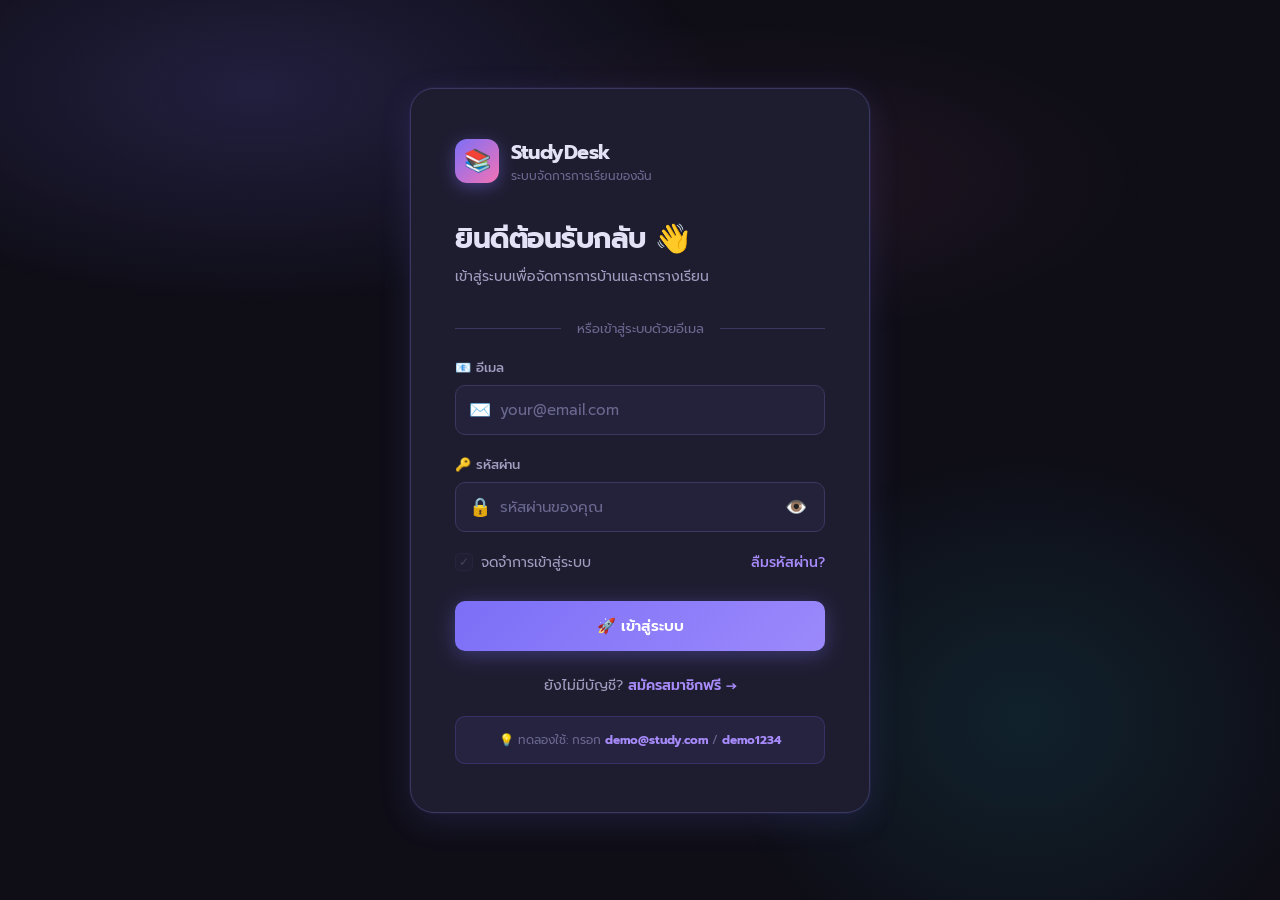
==== commit 6394425e: "Add files via upload" ====
--- a/dashboard.html
+++ b/dashboard.html
@@ -30,9 +30,6 @@
   </a>
   <a class="nav-item" onclick="showSection('schedule')" href="#">
     <span class="nav-icon">📅</span> ตารางเรียน
-  </a>
-  <a class="nav-item" onclick="showSection('ai')" href="#">
-    <span class="nav-icon">🤖</span> AI ช่วยเรียน
   </a>
 
   <span class="nav-section-title">บัญชี</span>
